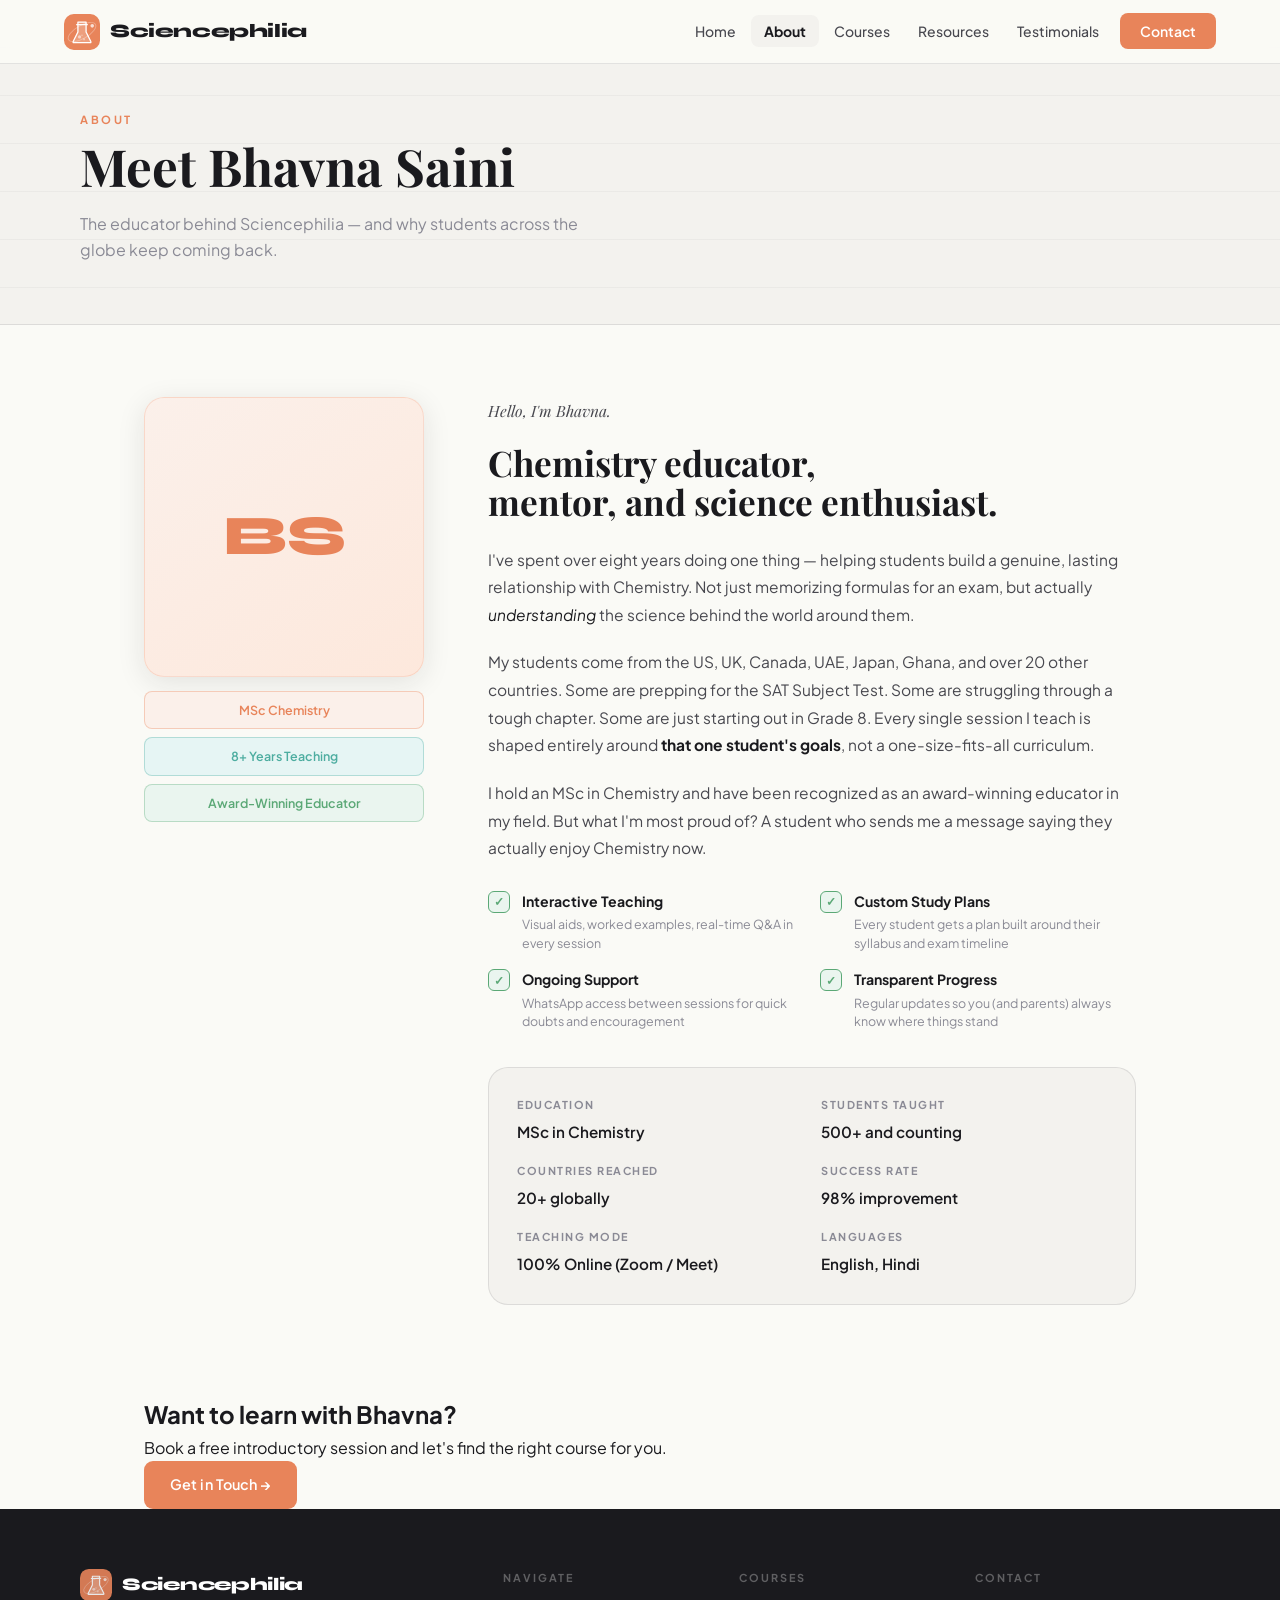
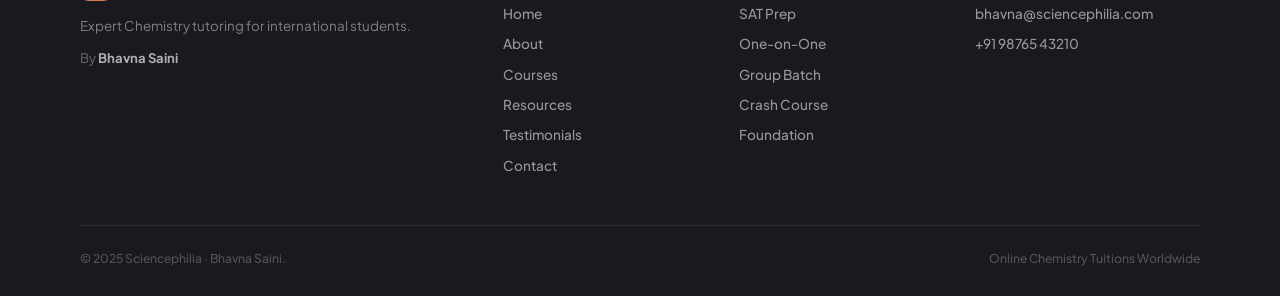
==== about.html @ b653a1ec "first commit" ====
<!DOCTYPE html>
<html lang="en">
<head>
  <meta charset="UTF-8"/>
  <meta name="viewport" content="width=device-width,initial-scale=1.0"/>
  <title>About – Sciencephilia</title>
  <link rel="icon" type="image/svg+xml" href="logo.svg"/>
  <link href="https://fonts.googleapis.com/css2?family=Playfair+Display:ital,wght@0,700;1,700&family=Plus+Jakarta+Sans:wght@400;500;600;700&family=Syne:wght@700;800&display=swap" rel="stylesheet"/>
  <link rel="stylesheet" href="style.css"/>
  <style>
    /* ── About page styles ── */
    .about-layout{display:grid;grid-template-columns:280px 1fr;gap:64px;align-items:start;padding:72px 0 90px}
    .about-sidebar{display:flex;flex-direction:column;gap:14px;position:sticky;top:84px}
    .portrait-box{
      width:100%;aspect-ratio:1;border-radius:20px;
      background:linear-gradient(145deg,var(--orange-t),#fde8dc);
      border:1px solid rgba(232,132,90,.2);
      display:flex;align-items:center;justify-content:center;
      font-family:'Syne',sans-serif;font-size:3.5rem;font-weight:800;
      color:var(--orange);box-shadow:var(--shadow-md);
    }
    .p-chips{display:flex;flex-direction:column;gap:8px}
    .p-chip{
      font-size:.78rem;font-weight:600;padding:8px 14px;border-radius:8px;
      text-align:center;border:1.5px solid;
    }
    .pc-o{background:var(--orange-t);color:var(--orange);border-color:rgba(232,132,90,.35)}
    .pc-t{background:var(--teal-t);  color:var(--teal);  border-color:rgba(77,173,160,.35)}
    .pc-g{background:var(--green-t); color:var(--green); border-color:rgba(91,168,118,.35)}

    .about-body p{font-size:.97rem;color:var(--ink-mid);line-height:1.78;margin-bottom:20px}
    .about-body em{color:var(--ink);font-style:italic}
    .about-body strong{color:var(--ink);font-weight:700}
    .about-greeting{
      font-family:var(--font-display);font-style:italic;
      font-size:1.4rem;color:var(--orange);margin-bottom:6px;
    }
    .about-name-head{
      font-family:var(--font-display);font-size:2.2rem;font-weight:700;
      color:var(--ink);margin-bottom:24px;line-height:1.1;
    }
    .about-checks{display:grid;grid-template-columns:1fr 1fr;gap:16px;margin:28px 0}
    .ac-item{display:flex;gap:12px;align-items:flex-start}
    .ac-check{
      width:22px;height:22px;border-radius:6px;flex-shrink:0;margin-top:1px;
      background:var(--green-t);border:1.5px solid var(--green);
      color:var(--green);font-size:.78rem;font-weight:700;
      display:flex;align-items:center;justify-content:center;
    }
    .ac-title{font-weight:700;font-size:.88rem;color:var(--ink);margin-bottom:2px}
    .ac-sub{font-size:.78rem;color:var(--ink-soft);line-height:1.5}

    .fun-facts{
      background:var(--paper-2);border:1px solid var(--line);
      border-radius:var(--radius-lg);padding:28px;
      display:grid;grid-template-columns:1fr 1fr;gap:18px;
      margin-top:36px;
    }
    .ff-item{display:flex;flex-direction:column;gap:5px}
    .ff-label{font-size:.68rem;font-weight:700;letter-spacing:1.5px;text-transform:uppercase;color:var(--ink-soft)}
    .ff-val{font-size:.95rem;font-weight:600;color:var(--ink)}

    @media(max-width:860px){
      .about-layout{grid-template-columns:1fr;gap:40px}
      .about-sidebar{position:static;flex-direction:row;flex-wrap:wrap;align-items:flex-start}
      .portrait-box{width:180px;font-size:2.5rem}
      .about-checks{grid-template-columns:1fr}
      .fun-facts{grid-template-columns:1fr}
    }
  </style>
</head>
<body>
<nav class="navbar" id="navbar">
  <a class="nav-logo" href="index.html">
    <img class="nav-logo-img" src="logo.svg" alt="Sciencephilia logo"/>
    <span class="nav-logo-text">Sciencephilia</span>
  </a>
  <button class="hamburger" id="hamburger">&#9776;</button>
  <ul class="nav-links" id="navLinks">
    <li><a class="nav-link" href="index.html">Home</a></li>
    <li><a class="nav-link active" href="about.html">About</a></li>
    <li><a class="nav-link" href="courses.html">Courses</a></li>
    <li><a class="nav-link" href="resources.html">Resources</a></li>
    <li><a class="nav-link" href="testimonials.html">Testimonials</a></li>
    <li><a class="nav-link nav-cta" href="contact.html">Contact</a></li>
  </ul>
</nav>

<div class="page-hero">
  <div class="page-hero-inner">
    <div class="page-hero-eyebrow">About</div>
    <h1 class="page-hero-title">Meet Bhavna Saini</h1>
    <p class="page-hero-sub">The educator behind Sciencephilia — and why students across the globe keep coming back.</p>
  </div>
</div>

<div class="wrap">
  <div class="about-layout">
    <div class="about-sidebar">
      <div class="portrait-box">BS</div>
      <div class="p-chips">
        <div class="p-chip pc-o">MSc Chemistry</div>
        <div class="p-chip pc-t">8+ Years Teaching</div>
        <div class="p-chip pc-g">Award-Winning Educator</div>
      </div>
    </div>

    <div class="about-body">
      <p class="about-greeting">Hello, I'm Bhavna.</p>
      <h2 class="about-name-head">Chemistry educator,<br/>mentor, and science enthusiast.</h2>
      <p>I've spent over eight years doing one thing — helping students build a genuine, lasting relationship with Chemistry. Not just memorizing formulas for an exam, but actually <em>understanding</em> the science behind the world around them.</p>
      <p>My students come from the US, UK, Canada, UAE, Japan, Ghana, and over 20 other countries. Some are prepping for the SAT Subject Test. Some are struggling through a tough chapter. Some are just starting out in Grade 8. Every single session I teach is shaped entirely around <strong>that one student's goals</strong>, not a one-size-fits-all curriculum.</p>
      <p>I hold an MSc in Chemistry and have been recognized as an award-winning educator in my field. But what I'm most proud of? A student who sends me a message saying they actually enjoy Chemistry now.</p>

      <div class="about-checks">
        <div class="ac-item reveal">
          <div class="ac-check">&#10003;</div>
          <div>
            <div class="ac-title">Interactive Teaching</div>
            <div class="ac-sub">Visual aids, worked examples, real-time Q&amp;A in every session</div>
          </div>
        </div>
        <div class="ac-item reveal">
          <div class="ac-check">&#10003;</div>
          <div>
            <div class="ac-title">Custom Study Plans</div>
            <div class="ac-sub">Every student gets a plan built around their syllabus and exam timeline</div>
          </div>
        </div>
        <div class="ac-item reveal">
          <div class="ac-check">&#10003;</div>
          <div>
            <div class="ac-title">Ongoing Support</div>
            <div class="ac-sub">WhatsApp access between sessions for quick doubts and encouragement</div>
          </div>
        </div>
        <div class="ac-item reveal">
          <div class="ac-check">&#10003;</div>
          <div>
            <div class="ac-title">Transparent Progress</div>
            <div class="ac-sub">Regular updates so you (and parents) always know where things stand</div>
          </div>
        </div>
      </div>

      <div class="fun-facts reveal">
        <div class="ff-item">
          <div class="ff-label">Education</div>
          <div class="ff-val">MSc in Chemistry</div>
        </div>
        <div class="ff-item">
          <div class="ff-label">Students Taught</div>
          <div class="ff-val">500+ and counting</div>
        </div>
        <div class="ff-item">
          <div class="ff-label">Countries Reached</div>
          <div class="ff-val">20+ globally</div>
        </div>
        <div class="ff-item">
          <div class="ff-label">Success Rate</div>
          <div class="ff-val">98% improvement</div>
        </div>
        <div class="ff-item">
          <div class="ff-label">Teaching Mode</div>
          <div class="ff-val">100% Online (Zoom / Meet)</div>
        </div>
        <div class="ff-item">
          <div class="ff-label">Languages</div>
          <div class="ff-val">English, Hindi</div>
        </div>
      </div>
    </div>
  </div>
</div>

<section class="cta-banner">
  <div class="wrap cta-inner">
    <div>
      <h2 class="cta-title">Want to learn with Bhavna?</h2>
      <p class="cta-sub">Book a free introductory session and let's find the right course for you.</p>
    </div>
    <a href="contact.html" class="btn btn-primary">Get in Touch &rarr;</a>
  </div>
</section>

<footer class="footer">
  <div class="footer-inner">
    <div>
      <div class="footer-logo">
        <img class="footer-logo-img" src="logo.svg" alt=""/>
        <span class="footer-logo-text">Sciencephilia</span>
      </div>
      <p class="footer-tagline">Expert Chemistry tutoring for international students.</p>
      <p class="footer-by">By <strong>Bhavna Saini</strong></p>
    </div>
    <div class="footer-col">
      <div class="footer-col-head">Navigate</div>
      <a href="index.html">Home</a><a href="about.html">About</a>
      <a href="courses.html">Courses</a><a href="resources.html">Resources</a>
      <a href="testimonials.html">Testimonials</a><a href="contact.html">Contact</a>
    </div>
    <div class="footer-col">
      <div class="footer-col-head">Courses</div>
      <a href="courses.html#sat">SAT Prep</a><a href="courses.html#one-on-one">One-on-One</a>
      <a href="courses.html#group">Group Batch</a><a href="courses.html#crash">Crash Course</a>
      <a href="courses.html#foundation">Foundation</a>
    </div>
    <div class="footer-col">
      <div class="footer-col-head">Contact</div>
      <p>bhavna@sciencephilia.com</p><p>+91 98765 43210</p>
    </div>
  </div>
  <div class="footer-bottom">
    <span>© 2025 Sciencephilia · Bhavna Saini.</span>
    <span>Online Chemistry Tuitions Worldwide</span>
  </div>
</footer>
<script src="shared.js"></script>
</body>
</html>
---- style.css ----
/* =============================================
   SCIENCEPHILIA — style.css
   Shared across all pages
   ============================================= */

/* ── Tokens ──────────────────────────────────── */
:root {
  --orange:   #E8845A;
  --orange-t: #FBF0EA;
  --teal:     #4DADA0;
  --teal-t:   #E6F5F4;
  --green:    #5BA876;
  --green-t:  #EAF5EF;
  --yellow:   #D4A843;
  --yellow-t: #FBF6E7;
  --blue:     #5B8FBF;
  --blue-t:   #EAF1F8;
  --rose:     #C4728A;
  --rose-t:   #F8EEF2;

  --ink:      #1A1A1E;
  --ink-mid:  #48484F;
  --ink-soft: #8A8A95;
  --paper:    #FAFAF6;
  --paper-2:  #F3F2EE;
  --line:     rgba(26,26,30,0.10);

  --font-display: 'Playfair Display', serif;
  --font-ui:      'Plus Jakarta Sans', sans-serif;

  --radius:   14px;
  --radius-lg:20px;
  --shadow:   0 2px 12px rgba(26,26,30,0.07);
  --shadow-md:0 6px 28px rgba(26,26,30,0.10);
  --shadow-lg:0 12px 48px rgba(26,26,30,0.13);
}

/* ── Reset ───────────────────────────────────── */
*,*::before,*::after{box-sizing:border-box;margin:0;padding:0}
html{scroll-behavior:smooth}
body{
  font-family:var(--font-ui);
  background:var(--paper);
  color:var(--ink);
  line-height:1.65;
  -webkit-font-smoothing:antialiased;
  overflow-x:hidden;
}
a{text-decoration:none;color:inherit}
ul{list-style:none}
img{max-width:100%;display:block}

/* ── Container ───────────────────────────────── */
.wrap{max-width:1120px;margin:0 auto;padding:0 5%}

/* ── Buttons ─────────────────────────────────── */
.btn{
  display:inline-flex;align-items:center;gap:8px;
  padding:12px 26px;border-radius:9px;
  font-family:var(--font-ui);font-weight:600;font-size:0.9rem;
  cursor:pointer;transition:all .18s ease;border:none;
  letter-spacing:0.1px;
}
.btn-primary{background:var(--orange);color:#fff}
.btn-primary:hover{background:#d4724a;transform:translateY(-1px);box-shadow:var(--shadow-md)}
.btn-ghost{background:transparent;color:var(--ink);border:1.5px solid var(--line)}
.btn-ghost:hover{background:var(--paper-2);transform:translateY(-1px)}
.btn-outline{background:transparent;color:var(--ink);border:1.5px solid rgba(26,26,30,.2)}
.btn-outline:hover{background:var(--ink);color:#fff}
.btn-full{width:100%;justify-content:center;padding:14px}

/* ── Section header ──────────────────────────── */
.sec-header{text-align:center;margin-bottom:56px}
.sec-eyebrow{
  display:inline-block;
  font-size:0.68rem;font-weight:700;letter-spacing:2.5px;text-transform:uppercase;
  padding:5px 16px;border-radius:50px;
  border:1.5px solid;margin-bottom:16px;
}
.ey-orange{background:var(--orange-t);color:var(--orange);border-color:var(--orange)}
.ey-teal  {background:var(--teal-t);  color:var(--teal);  border-color:var(--teal)}
.ey-green {background:var(--green-t); color:var(--green); border-color:var(--green)}
.ey-blue  {background:var(--blue-t);  color:var(--blue);  border-color:var(--blue)}
.ey-rose  {background:var(--rose-t);  color:var(--rose);  border-color:var(--rose)}

.sec-title{
  font-family:var(--font-display);
  font-size:clamp(1.9rem,4vw,2.8rem);
  color:var(--ink);line-height:1.15;margin-bottom:10px;
  font-weight:700;
}
.sec-sub{font-size:.97rem;color:var(--ink-soft);font-weight:500}

/* ── Ruled background ────────────────────────── */
.ruled{
  background-image:repeating-linear-gradient(
    transparent,transparent 47px,
    rgba(26,26,30,.04) 47px,rgba(26,26,30,.04) 48px
  );
}

/* ── Navbar ──────────────────────────────────── */
.navbar{
  position:fixed;top:0;left:0;right:0;z-index:1000;
  height:64px;
  background:rgba(250,250,246,.94);
  backdrop-filter:blur(14px);-webkit-backdrop-filter:blur(14px);
  border-bottom:1px solid var(--line);
  display:flex;align-items:center;justify-content:space-between;
  padding:0 5%;
  transition:box-shadow .2s;
}
.navbar.scrolled{box-shadow:var(--shadow-md)}

.nav-logo{display:flex;align-items:center;gap:10px;text-decoration:none}
.nav-logo-img{width:36px;height:36px;flex-shrink:0}
.nav-logo-text{
  font-family:'Syne',sans-serif;
  font-size:1.18rem;font-weight:800;
  color:var(--ink);letter-spacing:-.4px;
}

.nav-links{display:flex;gap:2px;align-items:center}
.nav-link{
  font-size:.875rem;font-weight:500;color:var(--ink-mid);
  padding:7px 13px;border-radius:8px;transition:all .15s;
}
.nav-link:hover{background:var(--paper-2);color:var(--ink)}
.nav-link.active{color:var(--ink);font-weight:700;background:var(--paper-2)}
.nav-cta{
  background:var(--orange);color:#fff !important;
  padding:9px 20px;margin-left:6px;font-weight:600;
}
.nav-cta:hover{background:#d4724a !important;transform:translateY(-1px)}

.hamburger{display:none;background:none;border:none;font-size:1.4rem;
  color:var(--ink);cursor:pointer;padding:4px}

/* ── Page hero (inner pages) ─────────────────── */
.page-hero{
  padding:110px 5% 60px;
  background:var(--paper-2);
  border-bottom:1px solid var(--line);
  position:relative;overflow:hidden;
}
.page-hero::before{
  content:'';position:absolute;inset:0;
  background-image:repeating-linear-gradient(
    transparent,transparent 47px,
    rgba(26,26,30,.04) 47px,rgba(26,26,30,.04) 48px
  );
}
.page-hero-inner{
  max-width:1120px;margin:0 auto;
  display:flex;flex-direction:column;gap:10px;
  position:relative;z-index:2;
}
.page-hero-eyebrow{
  font-size:.7rem;font-weight:700;letter-spacing:2.5px;text-transform:uppercase;
  color:var(--orange);
}
.page-hero-title{
  font-family:var(--font-display);
  font-size:clamp(2rem,5vw,3.2rem);
  color:var(--ink);font-weight:700;line-height:1.1;
}
.page-hero-sub{
  font-size:1rem;color:var(--ink-soft);max-width:520px;margin-top:6px;
}

/* ── Footer ──────────────────────────────────── */
.footer{
  background:var(--ink);color:#fff;
  padding:60px 5% 28px;
}
.footer-inner{
  display:grid;grid-template-columns:2fr 1fr 1fr 1.2fr;gap:48px;
  max-width:1120px;margin:0 auto 40px;
}
.footer-logo{
  display:flex;align-items:center;gap:10px;margin-bottom:14px;
}
.footer-logo-img{width:32px;height:32px;opacity:.9}
.footer-logo-text{
  font-family:'Syne',sans-serif;font-size:1.1rem;font-weight:800;
  color:#fff;letter-spacing:-.3px;
}
.footer-tagline{font-size:.84rem;color:rgba(255,255,255,.45);line-height:1.65;margin-bottom:10px}
.footer-by{font-size:.82rem;color:rgba(255,255,255,.35)}
.footer-by strong{color:rgba(255,255,255,.65)}

.footer-col-head{
  font-size:.68rem;font-weight:700;letter-spacing:2px;text-transform:uppercase;
  color:rgba(255,255,255,.3);margin-bottom:16px;
}
.footer-col a,.footer-col p{
  display:block;font-size:.85rem;color:rgba(255,255,255,.55);
  margin-bottom:8px;font-weight:500;transition:color .15s;
}
.footer-col a:hover{color:#fff}
.footer-bottom{
  max-width:1120px;margin:0 auto;
  display:flex;justify-content:space-between;flex-wrap:wrap;gap:8px;
  padding-top:22px;border-top:1px solid rgba(255,255,255,.08);
  font-size:.76rem;color:rgba(255,255,255,.25);font-weight:500;
}

/* ── Reveal animation ────────────────────────── */
.reveal{opacity:0;transform:translateY(20px);transition:opacity .55s ease,transform .55s ease}
.reveal.in{opacity:1;transform:translateY(0)}

/* ── Responsive ──────────────────────────────── */
@media(max-width:860px){
  .footer-inner{grid-template-columns:1fr 1fr}
}
@media(max-width:640px){
  .nav-links{
    display:none;flex-direction:column;
    position:fixed;top:64px;left:0;right:0;
    background:var(--paper);
    border-bottom:1px solid var(--line);
    padding:12px 5%;gap:4px;z-index:999;
    box-shadow:var(--shadow-lg);
  }
  .nav-links.open{display:flex}
  .hamburger{display:block}
  .footer-inner{grid-template-columns:1fr;gap:24px}
  .footer-bottom{flex-direction:column;text-align:center}
}
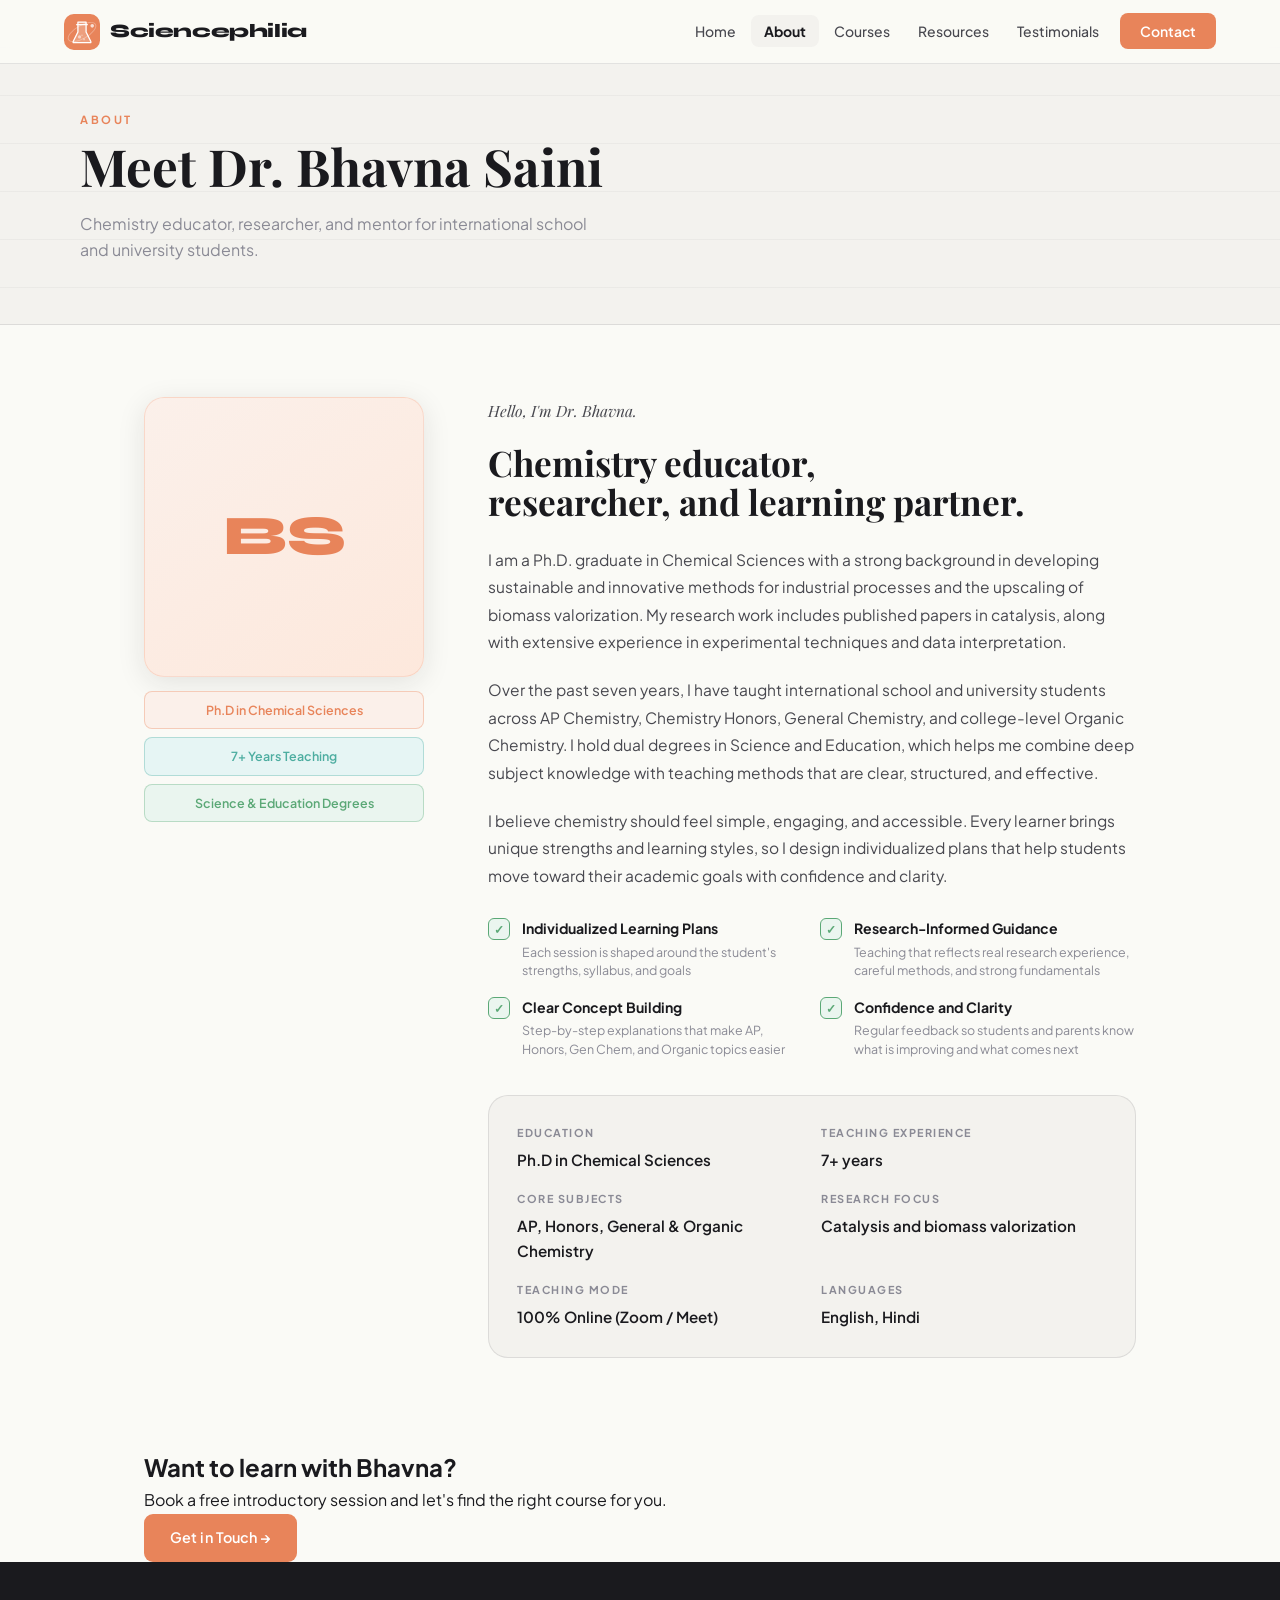
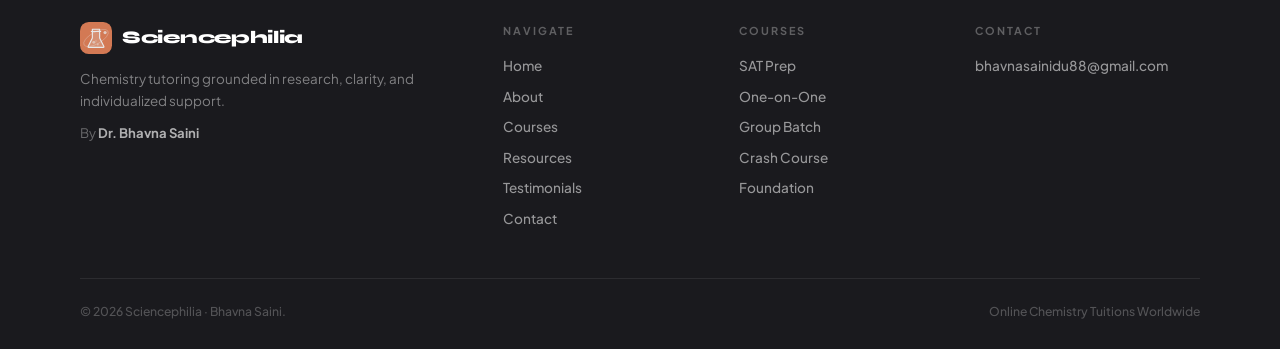
==== commit 2390e3f4: "made all required changes" ====
--- a/about.html
+++ b/about.html
@@ -89,8 +89,8 @@
 <div class="page-hero">
   <div class="page-hero-inner">
     <div class="page-hero-eyebrow">About</div>
-    <h1 class="page-hero-title">Meet Bhavna Saini</h1>
-    <p class="page-hero-sub">The educator behind Sciencephilia — and why students across the globe keep coming back.</p>
+    <h1 class="page-hero-title">Meet Dr. Bhavna Saini</h1>
+    <p class="page-hero-sub">Chemistry educator, researcher, and mentor for international school and university students.</p>
   </div>
 </div>
 
@@ -99,46 +99,46 @@
     <div class="about-sidebar">
       <div class="portrait-box">BS</div>
       <div class="p-chips">
-        <div class="p-chip pc-o">MSc Chemistry</div>
-        <div class="p-chip pc-t">8+ Years Teaching</div>
-        <div class="p-chip pc-g">Award-Winning Educator</div>
+        <div class="p-chip pc-o">Ph.D in Chemical Sciences</div>
+        <div class="p-chip pc-t">7+ Years Teaching</div>
+        <div class="p-chip pc-g">Science &amp; Education Degrees</div>
       </div>
     </div>
 
     <div class="about-body">
-      <p class="about-greeting">Hello, I'm Bhavna.</p>
-      <h2 class="about-name-head">Chemistry educator,<br/>mentor, and science enthusiast.</h2>
-      <p>I've spent over eight years doing one thing — helping students build a genuine, lasting relationship with Chemistry. Not just memorizing formulas for an exam, but actually <em>understanding</em> the science behind the world around them.</p>
-      <p>My students come from the US, UK, Canada, UAE, Japan, Ghana, and over 20 other countries. Some are prepping for the SAT Subject Test. Some are struggling through a tough chapter. Some are just starting out in Grade 8. Every single session I teach is shaped entirely around <strong>that one student's goals</strong>, not a one-size-fits-all curriculum.</p>
-      <p>I hold an MSc in Chemistry and have been recognized as an award-winning educator in my field. But what I'm most proud of? A student who sends me a message saying they actually enjoy Chemistry now.</p>
+      <p class="about-greeting">Hello, I'm Dr. Bhavna.</p>
+      <h2 class="about-name-head">Chemistry educator,<br/>researcher, and learning partner.</h2>
+      <p>I am a Ph.D. graduate in Chemical Sciences with a strong background in developing sustainable and innovative methods for industrial processes and the upscaling of biomass valorization. My research work includes published papers in catalysis, along with extensive experience in experimental techniques and data interpretation.</p>
+      <p>Over the past seven years, I have taught international school and university students across AP Chemistry, Chemistry Honors, General Chemistry, and college-level Organic Chemistry. I hold dual degrees in Science and Education, which helps me combine deep subject knowledge with teaching methods that are clear, structured, and effective.</p>
+      <p>I believe chemistry should feel simple, engaging, and accessible. Every learner brings unique strengths and learning styles, so I design individualized plans that help students move toward their academic goals with confidence and clarity.</p>
 
       <div class="about-checks">
         <div class="ac-item reveal">
           <div class="ac-check">&#10003;</div>
           <div>
-            <div class="ac-title">Interactive Teaching</div>
-            <div class="ac-sub">Visual aids, worked examples, real-time Q&amp;A in every session</div>
-          </div>
-        </div>
-        <div class="ac-item reveal">
-          <div class="ac-check">&#10003;</div>
-          <div>
-            <div class="ac-title">Custom Study Plans</div>
-            <div class="ac-sub">Every student gets a plan built around their syllabus and exam timeline</div>
-          </div>
-        </div>
-        <div class="ac-item reveal">
-          <div class="ac-check">&#10003;</div>
-          <div>
-            <div class="ac-title">Ongoing Support</div>
-            <div class="ac-sub">WhatsApp access between sessions for quick doubts and encouragement</div>
-          </div>
-        </div>
-        <div class="ac-item reveal">
-          <div class="ac-check">&#10003;</div>
-          <div>
-            <div class="ac-title">Transparent Progress</div>
-            <div class="ac-sub">Regular updates so you (and parents) always know where things stand</div>
+            <div class="ac-title">Individualized Learning Plans</div>
+            <div class="ac-sub">Each session is shaped around the student's strengths, syllabus, and goals</div>
+          </div>
+        </div>
+        <div class="ac-item reveal">
+          <div class="ac-check">&#10003;</div>
+          <div>
+            <div class="ac-title">Research-Informed Guidance</div>
+            <div class="ac-sub">Teaching that reflects real research experience, careful methods, and strong fundamentals</div>
+          </div>
+        </div>
+        <div class="ac-item reveal">
+          <div class="ac-check">&#10003;</div>
+          <div>
+            <div class="ac-title">Clear Concept Building</div>
+            <div class="ac-sub">Step-by-step explanations that make AP, Honors, Gen Chem, and Organic topics easier</div>
+          </div>
+        </div>
+        <div class="ac-item reveal">
+          <div class="ac-check">&#10003;</div>
+          <div>
+            <div class="ac-title">Confidence and Clarity</div>
+            <div class="ac-sub">Regular feedback so students and parents know what is improving and what comes next</div>
           </div>
         </div>
       </div>
@@ -146,19 +146,19 @@
       <div class="fun-facts reveal">
         <div class="ff-item">
           <div class="ff-label">Education</div>
-          <div class="ff-val">MSc in Chemistry</div>
-        </div>
-        <div class="ff-item">
-          <div class="ff-label">Students Taught</div>
-          <div class="ff-val">500+ and counting</div>
-        </div>
-        <div class="ff-item">
-          <div class="ff-label">Countries Reached</div>
-          <div class="ff-val">20+ globally</div>
-        </div>
-        <div class="ff-item">
-          <div class="ff-label">Success Rate</div>
-          <div class="ff-val">98% improvement</div>
+          <div class="ff-val">Ph.D in Chemical Sciences</div>
+        </div>
+        <div class="ff-item">
+          <div class="ff-label">Teaching Experience</div>
+          <div class="ff-val">7+ years</div>
+        </div>
+        <div class="ff-item">
+          <div class="ff-label">Core Subjects</div>
+          <div class="ff-val">AP, Honors, General &amp; Organic Chemistry</div>
+        </div>
+        <div class="ff-item">
+          <div class="ff-label">Research Focus</div>
+          <div class="ff-val">Catalysis and biomass valorization</div>
         </div>
         <div class="ff-item">
           <div class="ff-label">Teaching Mode</div>
@@ -190,8 +190,8 @@
         <img class="footer-logo-img" src="logo.svg" alt=""/>
         <span class="footer-logo-text">Sciencephilia</span>
       </div>
-      <p class="footer-tagline">Expert Chemistry tutoring for international students.</p>
-      <p class="footer-by">By <strong>Bhavna Saini</strong></p>
+      <p class="footer-tagline">Chemistry tutoring grounded in research, clarity, and individualized support.</p>
+      <p class="footer-by">By <strong>Dr. Bhavna Saini</strong></p>
     </div>
     <div class="footer-col">
       <div class="footer-col-head">Navigate</div>
@@ -207,11 +207,11 @@
     </div>
     <div class="footer-col">
       <div class="footer-col-head">Contact</div>
-      <p>bhavna@sciencephilia.com</p><p>+91 98765 43210</p>
+      <p>bhavnasainidu88@gmail.com</p>
     </div>
   </div>
   <div class="footer-bottom">
-    <span>© 2025 Sciencephilia · Bhavna Saini.</span>
+    <span>© 2026 Sciencephilia · Bhavna Saini.</span>
     <span>Online Chemistry Tuitions Worldwide</span>
   </div>
 </footer>
